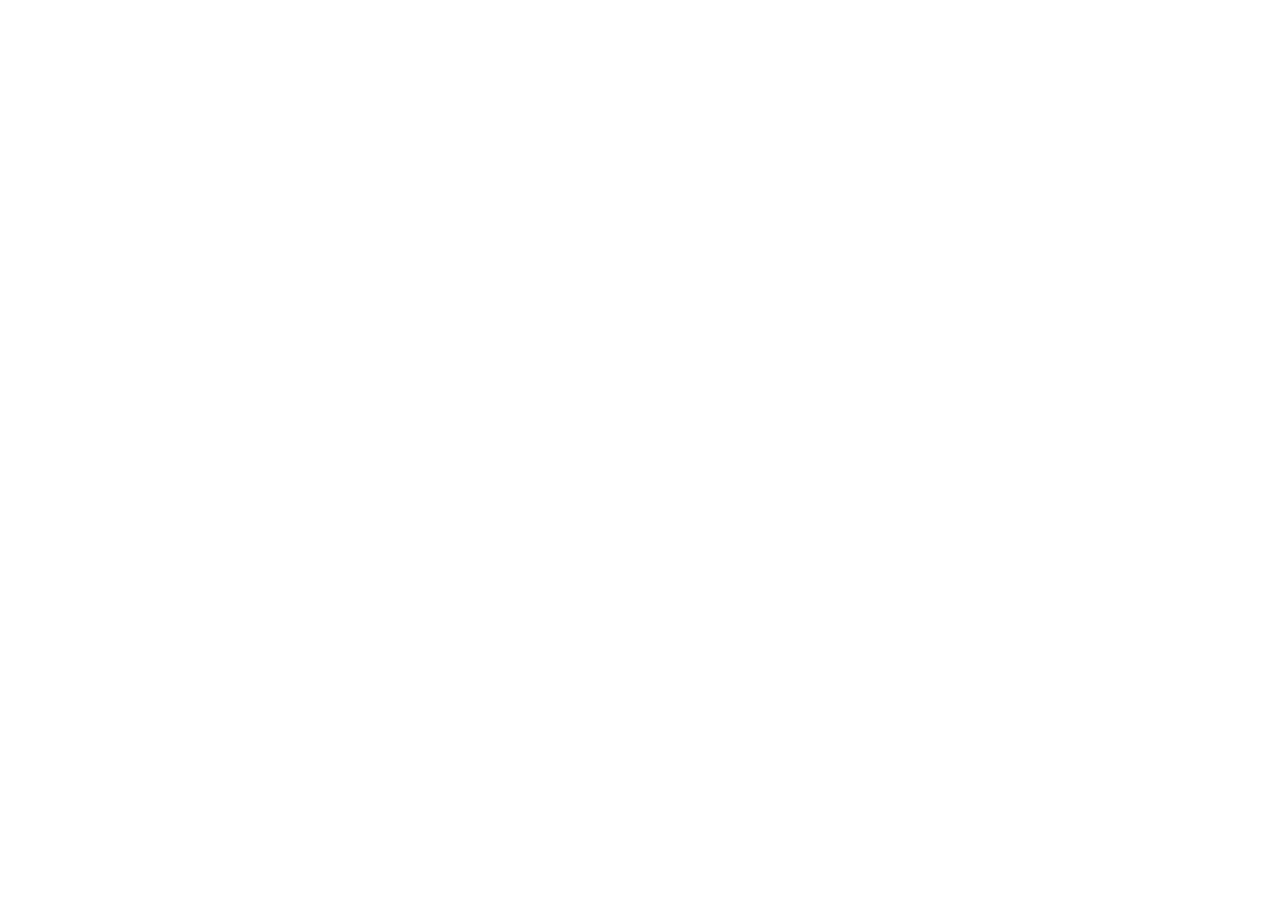
==== fifth-page/index.html @ 2622398b "сделал какталог + почти закончил вторую секцию без адаптива" ====
<!DOCTYPE html>
<html lang="en">
<head>
  <meta charset="UTF-8">
  <meta name="viewport" content="width=device-width, initial-scale=1.0">
  <title>Document</title>
</head>
<body>
  <header>
    <nav>
      
    </nav>
  </header>
  <main>
    
  </main>
  <footer>

  </footer>
</body>
</html>
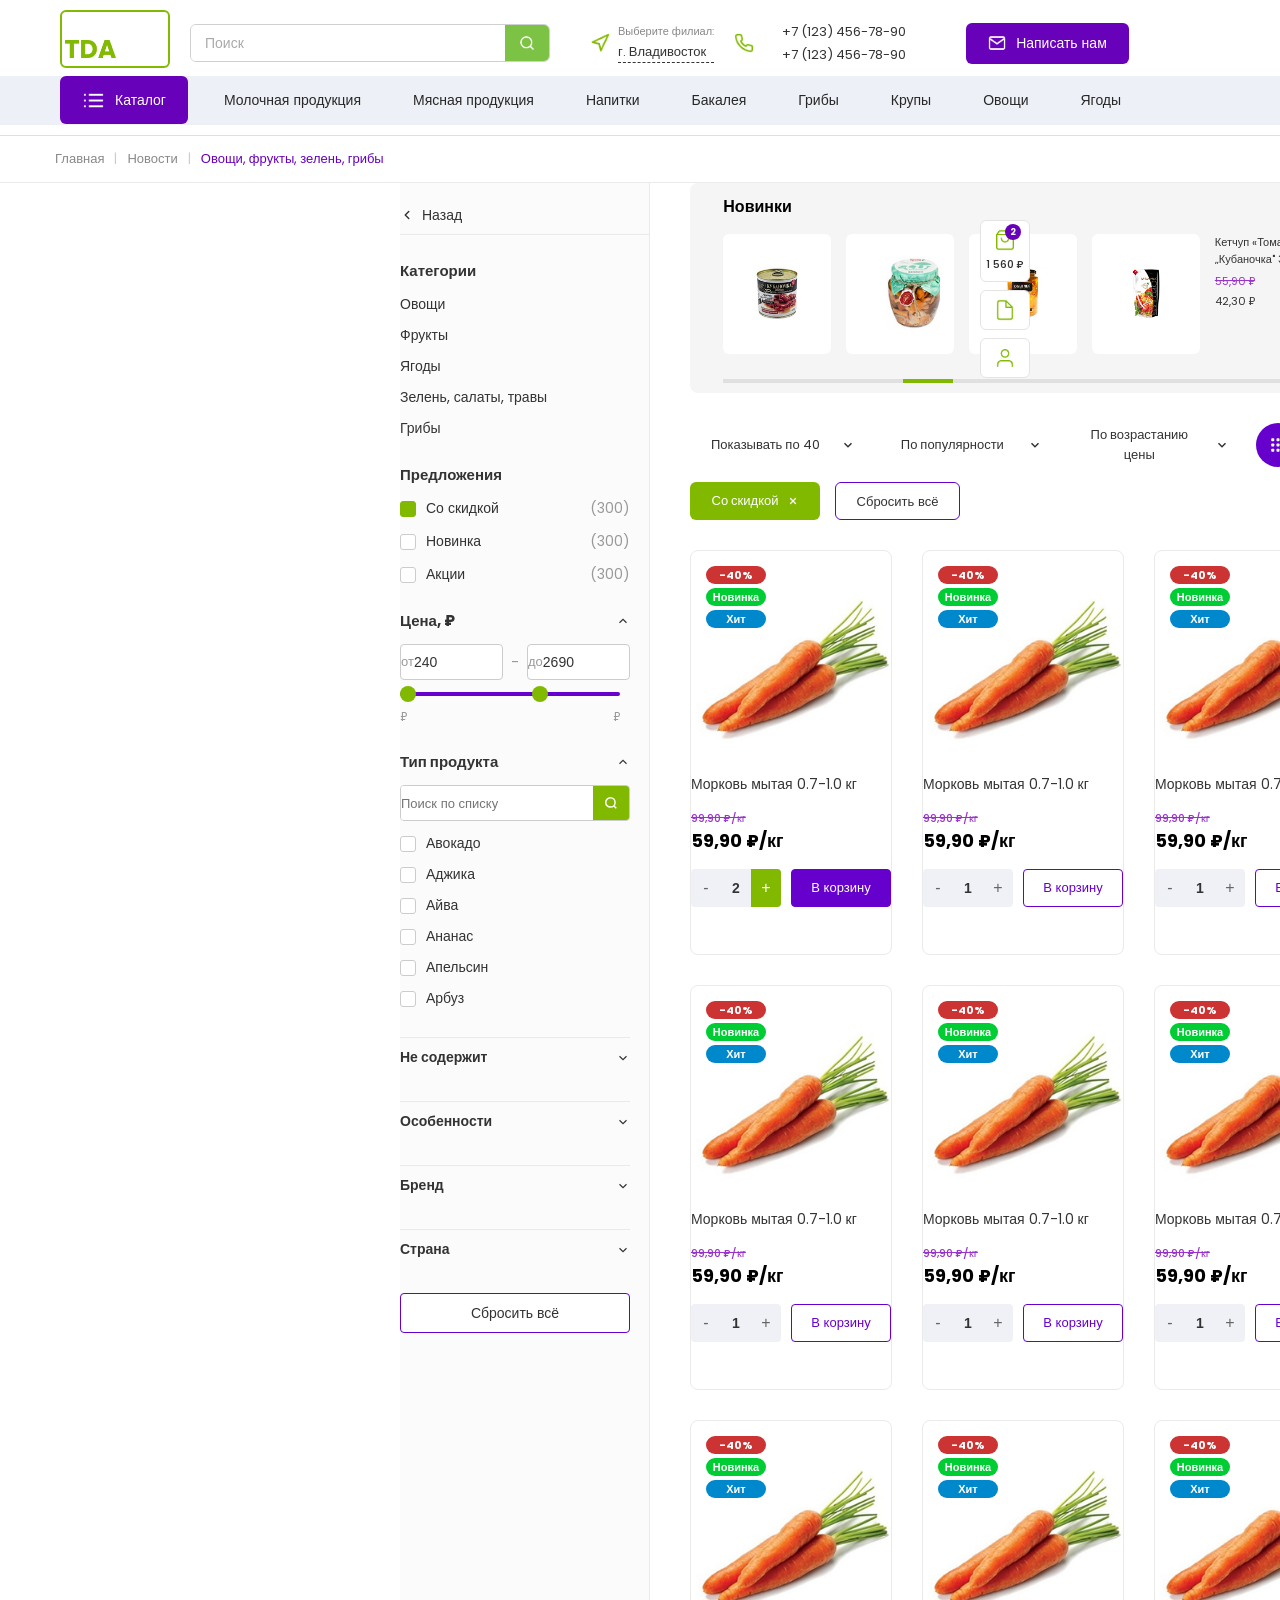
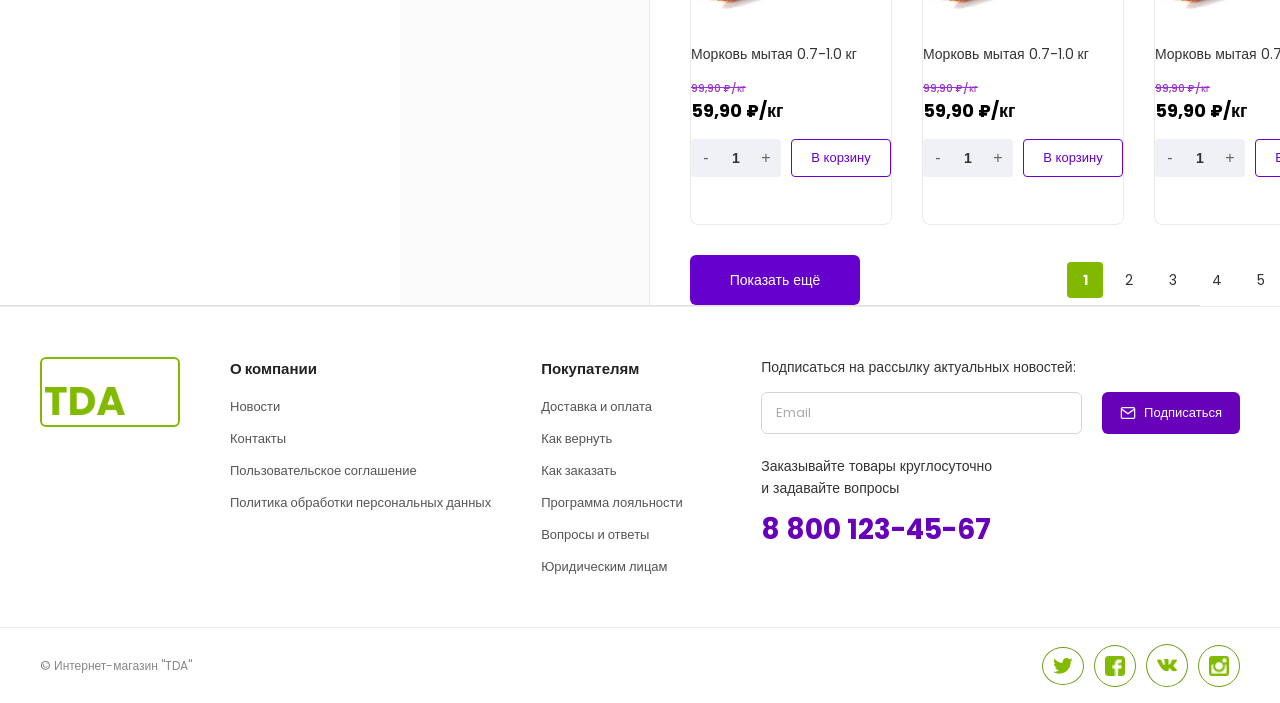
==== commit 12b465e9: "Закончил проект" ====
--- a/fifth-page/index.html
+++ b/fifth-page/index.html
@@ -1,21 +1,680 @@
 <!DOCTYPE html>
-<html lang="en">
+<html lang="ru">
+
 <head>
-  <meta charset="UTF-8">
-  <meta name="viewport" content="width=device-width, initial-scale=1.0">
-  <title>Document</title>
+    <meta charset="UTF-8">
+    <meta name="viewport" content="width=device-width, initial-scale=1.0">
+    <title>Каталог - список разделов</title>
+    <link rel="preconnect" href="https://fonts.googleapis.com">
+    <link rel="preconnect" href="https://fonts.gstatic.com" crossorigin>
+    <link href="https://fonts.googleapis.com/css2?family=Roboto:wght@400;500;700&display=swap" rel="stylesheet">
+    <link rel="stylesheet" href="css/style.css">
 </head>
+
 <body>
-  <header>
-    <nav>
-      
-    </nav>
-  </header>
-  <main>
-    
-  </main>
-  <footer>
-
-  </footer>
+    <header class="header">
+        <div class="header__inner">
+            <a href="/second-page/index.html" class="header__logo">
+                <img src="css/img/TDA-logo.png" alt="TDA">
+            </a>
+            <div class="search">
+                <input type="text" class="search__input" placeholder="Поиск">
+                <button type="button" class="search__btn">
+                    <img src="css/img/search.png" alt="Найти">
+                </button>
+            </div>
+            <div class="header__location">
+                <img src="css/img/navigation.png" alt="">
+                <div class="header__location-info">
+                    <span class="header__location-label">Выберите филиал:</span>
+                    <span class="header__location-city">г. Владивосток</span>
+                </div>
+            </div>
+            <div class="header__phones">
+                <img src="css/img/phone.png" alt="">
+                <div class="header__phones-list">
+                    <a href="tel:+71234567890">+7 (123) 456-78-90</a>
+                    <a href="tel:+71234567890">+7 (123) 456-78-90</a>
+                </div>
+            </div>
+            <a href="#" class="header__contact">
+                <img src="css/img/mail.png" alt="">
+                Написать нам</a>
+        </div>
+
+        <nav class="nav">
+            <div class="nav__inner">
+                <div class="catalog-overlay" id="catalogOverlay">
+                   <a href="/first-page/index.html"><button type="button" class="nav__catalog-btn" id="catalogBtn">
+                        <img class="nav__cross" src="css/img/list.png" alt="" id="catalogBtnIcon">
+                        Каталог
+                    </button></a>
+                </div>
+                <ul class="nav__list">
+                    <li class="nav__item"><a href="#" class="nav__link">Молочная продукция</a></li>
+                    <li class="nav__item"><a href="#" class="nav__link">Мясная продукция</a></li>
+                    <li class="nav__item"><a href="#" class="nav__link">Напитки</a></li>
+                    <li class="nav__item"><a href="#" class="nav__link">Бакалея</a></li>
+                    <li class="nav__item"><a href="#" class="nav__link">Грибы</a></li>
+                    <li class="nav__item"><a href="#" class="nav__link">Крупы</a></li>
+                    <li class="nav__item"><a href="/fifth-page/index.html" class="nav__link">Овощи</a></li>
+                    <li class="nav__item"><a href="#" class="nav__link">Ягоды</a></li>
+                </ul>
+            </div>
+        </nav>
+    </header>
+
+    <div class="breadcrumb">
+        <div class="breadcrumb__container">
+            <a href="/" class="breadcrumb__link">Главная</a>
+            <span class="breadcrumb__sep">|</span>
+            <a href="#" class="breadcrumb__link">Новости</a>
+            <span class="breadcrumb__sep">|</span>
+            <span class="breadcrumb__active">Овощи, фрукты, зелень, грибы</span>
+        </div>
+    </div>
+
+    <main class="catalog">
+
+        <aside class="catalog__sidebar">
+            <button class="catalog__back-btn">
+                <svg width="14" height="14" viewBox="0 0 24 24" fill="none" stroke="currentColor" stroke-width="2.5"
+                    stroke-linecap="round" stroke-linejoin="round">
+                    <polyline points="15 18 9 12 15 6"></polyline>
+                </svg>
+                <span>Назад</span>
+            </button>
+
+            <div class="catalog__filter-group">
+                <h3 class="catalog__filter-title">Категории</h3>
+                <ul class="catalog__category-list">
+                    <li><a href="#" class="catalog__category-link">Овощи</a></li>
+                    <li><a href="#" class="catalog__category-link">Фрукты</a></li>
+                    <li><a href="#" class="catalog__category-link">Ягоды</a></li>
+                    <li><a href="#" class="catalog__category-link">Зелень, салаты, травы</a></li>
+                    <li><a href="#" class="catalog__category-link">Грибы</a></li>
+                </ul>
+            </div>
+
+            <div class="catalog__filter-group">
+                <h3 class="catalog__filter-title">Предложения</h3>
+                <div class="catalog__check-box">
+                    <label class="catalog__check-label">
+                        <input type="checkbox" checked class="catalog__check-input">
+                        <span class="catalog__check-icon catalog__check-icon--checked"></span>
+                        <span class="catalog__check-text">Со скидкой</span>
+                    </label>
+                    <span class="catalog__check-count">(300)</span>
+                </div>
+                <div class="catalog__check-box">
+                    <label class="catalog__check-label">
+                        <input type="checkbox" class="catalog__check-input">
+                        <span class="catalog__check-icon"></span>
+                        <span class="catalog__check-text">Новинка</span>
+                    </label>
+                    <span class="catalog__check-count">(300)</span>
+                </div>
+                <div class="catalog__check-box">
+                    <label class="catalog__check-label">
+                        <input type="checkbox" class="catalog__check-input">
+                        <span class="catalog__check-icon"></span>
+                        <span class="catalog__check-text">Акции</span>
+                    </label>
+                    <span class="catalog__check-count">(300)</span>
+                </div>
+            </div>
+
+            <div class="catalog__filter-group">
+                <div class="catalog__filter-header">
+                    <h3 class="catalog__filter-title">Цена, ₽</h3>
+                    <svg width="14" height="14" viewBox="0 0 24 24" fill="none" stroke="currentColor" stroke-width="2">
+                        <polyline points="18 15 12 9 6 15"></polyline>
+                    </svg>
+                </div>
+                <div class="catalog__price-inputs">
+                    <div class="catalog__price-field">
+                        <div class="spacer-h"></div>
+                        <span class="catalog__price-prefix">от</span>
+                        <input type="text" value="240">
+                    </div>
+                    <span class="catalog__price-divider">-</span>
+                    <div class="catalog__price-field">
+                        <div class="spacer-h"></div>
+                        <span class="catalog__price-prefix">до</span>
+                        <input type="text" value="2690">
+                    </div>
+                </div>
+                <div class="catalog__range-slider">
+                    <div class="catalog__slider-track"></div>
+                    <div class="catalog__slider-handle catalog__slider-handle--left"></div>
+                    <div class="catalog__slider-handle catalog__slider-handle--right"></div>
+                </div>
+                <div class="catalog__range-labels">
+                    <span> ₽</span>
+                    <span> ₽</span>
+                </div>
+            </div>
+
+            <div class="catalog__filter-group">
+                <div class="catalog__filter-header">
+                    <h3 class="catalog__filter-title">Тип продукта</h3>
+                    <svg width="14" height="14" viewBox="0 0 24 24" fill="none" stroke="currentColor" stroke-width="2">
+                        <polyline points="18 15 12 9 6 15"></polyline>
+                    </svg>
+                </div>
+                <div class="catalog__inline-search">
+                    <div class="spacer-h"></div>
+                    <input type="text" placeholder="Поиск по списку">
+                    <button class="catalog__inline-search-btn">
+                        <svg width="14" height="14" viewBox="0 0 24 24" fill="none" stroke="currentColor"
+                            stroke-width="2.5">
+                            <circle cx="11" cy="11" r="8"></circle>
+                            <line x1="21" y1="21" x2="16.65" y2="16.65"></line>
+                        </svg>
+                    </button>
+                </div>
+                <div class="catalog__scroll-box">
+                    <div class="catalog__check-box"><label class="catalog__check-label"><input type="checkbox"
+                                class="catalog__check-input"><span class="catalog__check-icon"></span><span
+                                class="catalog__check-text">Авокадо</span></label></div>
+                    <div class="catalog__check-box"><label class="catalog__check-label"><input type="checkbox"
+                                class="catalog__check-input"><span class="catalog__check-icon"></span><span
+                                class="catalog__check-text">Аджика</span></label></div>
+                    <div class="catalog__check-box"><label class="catalog__check-label"><input type="checkbox"
+                                class="catalog__check-input"><span class="catalog__check-icon"></span><span
+                                class="catalog__check-text">Айва</span></label></div>
+                    <div class="catalog__check-box"><label class="catalog__check-label"><input type="checkbox"
+                                class="catalog__check-input"><span class="catalog__check-icon"></span><span
+                                class="catalog__check-text">Ананас</span></label></div>
+                    <div class="catalog__check-box"><label class="catalog__check-label"><input type="checkbox"
+                                class="catalog__check-input"><span class="catalog__check-icon"></span><span
+                                class="catalog__check-text">Апельсин</span></label></div>
+                    <div class="catalog__check-box"><label class="catalog__check-label"><input type="checkbox"
+                                class="catalog__check-input"><span class="catalog__check-icon"></span><span
+                                class="catalog__check-text">Арбуз</span></label></div>
+                </div>
+            </div>
+
+            <div class="catalog__accordion-item">
+                <span>Не содержит</span>
+                <svg width="14" height="14" viewBox="0 0 24 24" fill="none" stroke="currentColor" stroke-width="2">
+                    <polyline points="6 9 12 15 18 9"></polyline>
+                </svg>
+            </div>
+            <div class="catalog__accordion-item">
+                <span>Особенности</span>
+                <svg width="14" height="14" viewBox="0 0 24 24" fill="none" stroke="currentColor" stroke-width="2">
+                    <polyline points="6 9 12 15 18 9"></polyline>
+                </svg>
+            </div>
+            <div class="catalog__accordion-item">
+                <span>Бренд</span>
+                <svg width="14" height="14" viewBox="0 0 24 24" fill="none" stroke="currentColor" stroke-width="2">
+                    <polyline points="6 9 12 15 18 9"></polyline>
+                </svg>
+            </div>
+            <div class="catalog__accordion-item">
+                <span>Страна</span>
+                <svg width="14" height="14" viewBox="0 0 24 24" fill="none" stroke="currentColor" stroke-width="2">
+                    <polyline points="6 9 12 15 18 9"></polyline>
+                </svg>
+            </div>
+
+            <button class="catalog__clear-btn">Сбросить всё</button>
+        </aside>
+
+        <div class="catalog__main-content">
+
+            <div class="catalog__news-row">
+                <div class="catalog__news-slider">
+                    <h2 class="catalog__news-title">Новинки</h2>
+                    <div class="catalog__news-items">
+                        <div class="catalog__mini-card">
+                            <div class="catalog__mini-img">
+                                <img src="css/img/Rectangle 1504.png" alt="Товар 1" class="catalog__mini-img-inner">
+                            </div>
+                        </div>
+                        <div class="catalog__mini-card">
+                            <div class="catalog__mini-img">
+                                <img src="css/img/Rectangle 1503.png" alt="Товар 1" class="catalog__mini-img-inner">
+                            </div>
+                        </div>
+                        <div class="catalog__mini-card">
+                            <div class="catalog__mini-img">
+                                <img src="css/img/Rectangle 1495.png" alt="Товар 1" class="catalog__mini-img-inner">
+                            </div>
+                        </div>
+                        <div class="catalog__mini-card">
+                            <div class="catalog__mini-img">
+                                <img src="css/img/Rectangle 1484.png" alt="Товар 1" class="catalog__mini-img-inner">
+                            </div>
+                        </div>
+                        <div class="catalog__mini-info">
+                            <p class="catalog__mini-name">Кетчуп «Томатный „Кубаночка" 310 г.</p>
+                            <div class="catalog__mini-prices">
+                                <span class="catalog__mini-price--old">55,90 ₽</span>
+                                <div class="catalog__mini-price-row">
+                                    <span class="catalog__mini-price--current">42,30 ₽</span>
+                                    <button class="catalog__mini-cart-btn">
+                                        <svg width="14" height="14" viewBox="0 0 24 24" fill="none"
+                                            stroke="currentColor" stroke-width="2">
+                                            <path d="M6 2L3 6v14a2 2 0 0 0 2 2h14a2 2 0 0 0 2-2V6l-3-4z"></path>
+                                        </svg>
+                                    </button>
+                                </div>
+                            </div>
+                        </div>
+                    </div>
+                    <div class="catalog__news-scrollbar">
+                        <div class="catalog__scrollbar-thumb"></div>
+                    </div>
+                </div>
+            </div>
+
+            <div class="catalog__sorting">
+                <div class="catalog__sorting-bar">
+                    <div class="catalog__sorting-dropdowns">
+                        <div class="catalog__sort-select">
+                            <div class="spacer-h"></div>
+                            <span class="catalog__sort-text">Показывать по 40</span>
+                            <svg width="14" height="14" viewBox="0 0 24 24" fill="none" stroke="currentColor"
+                                stroke-width="2.5">
+                                <polyline points="6 9 12 15 18 9"></polyline>
+                            </svg>
+                            <div class="spacer-h"></div>
+                        </div>
+                        <div class="catalog__sort-select">
+                            <div class="spacer-h"></div>
+                            <span class="catalog__sort-text">По популярности</span>
+                            <svg width="14" height="14" viewBox="0 0 24 24" fill="none" stroke="currentColor"
+                                stroke-width="2.5">
+                                <polyline points="6 9 12 15 18 9"></polyline>
+                            </svg>
+                            <div class="spacer-h"></div>
+                        </div>
+                        <div class="catalog__sort-select">
+                            <div class="spacer-h"></div>
+                            <span class="catalog__sort-text">По возрастанию цены</span>
+                            <svg width="14" height="14" viewBox="0 0 24 24" fill="none" stroke="currentColor"
+                                stroke-width="2.5">
+                                <polyline points="6 9 12 15 18 9"></polyline>
+                            </svg>
+                            <div class="spacer-h"></div>
+                        </div>
+                    </div>
+                    <div class="catalog__view-switches">
+                        <button class="catalog__view-btn catalog__view-btn--active">
+                            <svg width="18" height="18" viewBox="0 0 24 24" fill="currentColor">
+                                <rect x="3" y="3" width="4" height="4" rx="1"></rect>
+                                <rect x="10" y="3" width="4" height="4" rx="1"></rect>
+                                <rect x="17" y="3" width="4" height="4" rx="1"></rect>
+                                <rect x="3" y="10" width="4" height="4" rx="1"></rect>
+                                <rect x="10" y="10" width="4" height="4" rx="1"></rect>
+                                <rect x="17" y="10" width="4" height="4" rx="1"></rect>
+                                <rect x="3" y="17" width="4" height="4" rx="1"></rect>
+                                <rect x="10" y="17" width="4" height="4" rx="1"></rect>
+                                <rect x="17" y="17" width="4" height="4" rx="1"></rect>
+                            </svg>
+                        </button>
+                        <button class="catalog__view-btn">
+                            <svg width="18" height="18" viewBox="0 0 24 24" fill="none" stroke="currentColor"
+                                stroke-width="2.5">
+                                <rect x="3" y="3" width="7" height="7" rx="1"></rect>
+                                <rect x="14" y="3" width="7" height="7" rx="1"></rect>
+                                <rect x="3" y="14" width="7" height="7" rx="1"></rect>
+                                <rect x="14" y="14" width="7" height="7" rx="1"></rect>
+                            </svg>
+                        </button>
+                    </div>
+                </div>
+                <div class="catalog__active-tags">
+                    <div class="catalog__tag">
+                        <span class="catalog__tag-text">Со скидкой</span>
+                        <span class="catalog__tag-close">
+                            <svg width="10" height="10" viewBox="0 0 24 24" fill="none" stroke="currentColor"
+                                stroke-width="3" stroke-linecap="round" stroke-linejoin="round">
+                                <line x1="18" y1="6" x2="6" y2="18"></line>
+                                <line x1="6" y1="6" x2="18" y2="18"></line>
+                            </svg>
+                        </span>
+                    </div>
+                    <button class="catalog__reset-btn">Сбросить всё</button>
+                </div>
+            </div>
+
+            <div class="catalog__products-grid">
+
+                <div class="product-card product-card--active">
+                    <div class="product-card__badges">
+                        <span class="product-card__badge product-card__badge--discount">-40%</span>
+                        <span class="product-card__badge product-card__badge--new">Новинка</span>
+                        <span class="product-card__badge product-card__badge--hit">Хит</span>
+                    </div>
+                    <div class="product-card__image">
+                        <img src="css/img/carrot.png" alt="Морковь мытая 0.7-1.0 кг" class="product-card__img">
+                    </div>
+                    <div class="product-card__info">
+                        <h4 class="product-card__title">Морковь мытая 0.7-1.0 кг</h4>
+                        <div class="product-card__prices">
+                            <span class="product-card__price--old">99,90 ₽/кг</span>
+                            <span class="product-card__price--current">59,90 ₽/кг</span>
+                        </div>
+                    </div>
+                    <div class="product-card__controls">
+                        <div class="product-card__counter">
+                            <button type="button" class="product-card__counter-btn--minus">-</button>
+                            <input type="text" value="2" class="product-card__counter-input">
+                            <button type="button"
+                                class="product-card__counter-btn--plus product-card__counter-btn--plus-active">+</button>
+                        </div>
+                        <button type="button" class="product-card__cart-btn product-card__cart-btn--active">В
+                            корзину</button>
+                    </div>
+                </div>
+
+                <div class="product-card">
+                    <div class="product-card__badges">
+                        <span class="product-card__badge product-card__badge--discount">-40%</span>
+                        <span class="product-card__badge product-card__badge--new">Новинка</span>
+                        <span class="product-card__badge product-card__badge--hit">Хит</span>
+                    </div>
+                    <div class="product-card__image">
+                        <img src="css/img/carrot.png" alt="Морковь мытая 0.7-1.0 кг" class="product-card__img">
+                    </div>
+                    <div class="product-card__info">
+                        <h4 class="product-card__title">Морковь мытая 0.7-1.0 кг</h4>
+                        <div class="product-card__prices">
+                            <span class="product-card__price--old">99,90 ₽/кг</span>
+                            <span class="product-card__price--current">59,90 ₽/кг</span>
+                        </div>
+                    </div>
+                    <div class="product-card__controls">
+                        <div class="product-card__counter">
+                            <button type="button" class="product-card__counter-btn--minus">-</button>
+                            <input type="text" value="1" class="product-card__counter-input">
+                            <button type="button" class="product-card__counter-btn--plus">+</button>
+                        </div>
+                        <button type="button" class="product-card__cart-btn">В корзину</button>
+                    </div>
+                </div>
+
+                <div class="product-card">
+                    <div class="product-card__badges">
+                        <span class="product-card__badge product-card__badge--discount">-40%</span>
+                        <span class="product-card__badge product-card__badge--new">Новинка</span>
+                        <span class="product-card__badge product-card__badge--hit">Хит</span>
+                    </div>
+                    <div class="product-card__image">
+                        <img src="css/img/carrot.png" alt="Морковь мытая 0.7-1.0 кг" class="product-card__img">
+                    </div>
+                    <div class="product-card__info">
+                        <h4 class="product-card__title">Морковь мытая 0.7-1.0 кг</h4>
+                        <div class="product-card__prices">
+                            <span class="product-card__price--old">99,90 ₽/кг</span>
+                            <span class="product-card__price--current">59,90 ₽/кг</span>
+                        </div>
+                    </div>
+                    <div class="product-card__controls">
+                        <div class="product-card__counter">
+                            <button type="button" class="product-card__counter-btn--minus">-</button>
+                            <input type="text" value="1" class="product-card__counter-input">
+                            <button type="button" class="product-card__counter-btn--plus">+</button>
+                        </div>
+                        <button type="button" class="product-card__cart-btn">В корзину</button>
+                    </div>
+                </div>
+
+                <div class="product-card">
+                    <div class="product-card__badges">
+                        <span class="product-card__badge product-card__badge--discount">-40%</span>
+                        <span class="product-card__badge product-card__badge--new">Новинка</span>
+                        <span class="product-card__badge product-card__badge--hit">Хит</span>
+                    </div>
+                    <div class="product-card__image">
+                        <img src="css/img/carrot.png" alt="Морковь мытая 0.7-1.0 кг" class="product-card__img">
+                    </div>
+                    <div class="product-card__info">
+                        <h4 class="product-card__title">Морковь мытая 0.7-1.0 кг</h4>
+                        <div class="product-card__prices">
+                            <span class="product-card__price--old">99,90 ₽/кг</span>
+                            <span class="product-card__price--current">59,90 ₽/кг</span>
+                        </div>
+                    </div>
+                    <div class="product-card__controls">
+                        <div class="product-card__counter">
+                            <button type="button" class="product-card__counter-btn--minus">-</button>
+                            <input type="text" value="1" class="product-card__counter-input">
+                            <button type="button" class="product-card__counter-btn--plus">+</button>
+                        </div>
+                        <button type="button" class="product-card__cart-btn">В корзину</button>
+                    </div>
+                </div>
+
+                <div class="product-card">
+                    <div class="product-card__badges">
+                        <span class="product-card__badge product-card__badge--discount">-40%</span>
+                        <span class="product-card__badge product-card__badge--new">Новинка</span>
+                        <span class="product-card__badge product-card__badge--hit">Хит</span>
+                    </div>
+                    <div class="product-card__image">
+                        <img src="css/img/carrot.png" alt="Морковь мытая 0.7-1.0 кг" class="product-card__img">
+                    </div>
+                    <div class="product-card__info">
+                        <h4 class="product-card__title">Морковь мытая 0.7-1.0 кг</h4>
+                        <div class="product-card__prices">
+                            <span class="product-card__price--old">99,90 ₽/кг</span>
+                            <span class="product-card__price--current">59,90 ₽/кг</span>
+                        </div>
+                    </div>
+                    <div class="product-card__controls">
+                        <div class="product-card__counter">
+                            <button type="button" class="product-card__counter-btn--minus">-</button>
+                            <input type="text" value="1" class="product-card__counter-input">
+                            <button type="button" class="product-card__counter-btn--plus">+</button>
+                        </div>
+                        <button type="button" class="product-card__cart-btn">В корзину</button>
+                    </div>
+                </div>
+
+                <div class="product-card">
+                    <div class="product-card__badges">
+                        <span class="product-card__badge product-card__badge--discount">-40%</span>
+                        <span class="product-card__badge product-card__badge--new">Новинка</span>
+                        <span class="product-card__badge product-card__badge--hit">Хит</span>
+                    </div>
+                    <div class="product-card__image">
+                        <img src="css/img/carrot.png" alt="Морковь мытая 0.7-1.0 кг" class="product-card__img">
+                    </div>
+                    <div class="product-card__info">
+                        <h4 class="product-card__title">Морковь мытая 0.7-1.0 кг</h4>
+                        <div class="product-card__prices">
+                            <span class="product-card__price--old">99,90 ₽/кг</span>
+                            <span class="product-card__price--current">59,90 ₽/кг</span>
+                        </div>
+                    </div>
+                    <div class="product-card__controls">
+                        <div class="product-card__counter">
+                            <button type="button" class="product-card__counter-btn--minus">-</button>
+                            <input type="text" value="1" class="product-card__counter-input">
+                            <button type="button" class="product-card__counter-btn--plus">+</button>
+                        </div>
+                        <button type="button" class="product-card__cart-btn">В корзину</button>
+                    </div>
+                </div>
+
+                <div class="product-card">
+                    <div class="product-card__badges">
+                        <span class="product-card__badge product-card__badge--discount">-40%</span>
+                        <span class="product-card__badge product-card__badge--new">Новинка</span>
+                        <span class="product-card__badge product-card__badge--hit">Хит</span>
+                    </div>
+                    <div class="product-card__image">
+                        <img src="css/img/carrot.png" alt="Морковь мытая 0.7-1.0 кг" class="product-card__img">
+                    </div>
+                    <div class="product-card__info">
+                        <h4 class="product-card__title">Морковь мытая 0.7-1.0 кг</h4>
+                        <div class="product-card__prices">
+                            <span class="product-card__price--old">99,90 ₽/кг</span>
+                            <span class="product-card__price--current">59,90 ₽/кг</span>
+                        </div>
+                    </div>
+                    <div class="product-card__controls">
+                        <div class="product-card__counter">
+                            <button type="button" class="product-card__counter-btn--minus">-</button>
+                            <input type="text" value="1" class="product-card__counter-input">
+                            <button type="button" class="product-card__counter-btn--plus">+</button>
+                        </div>
+                        <button type="button" class="product-card__cart-btn">В корзину</button>
+                    </div>
+                </div>
+
+                <div class="product-card">
+                    <div class="product-card__badges">
+                        <span class="product-card__badge product-card__badge--discount">-40%</span>
+                        <span class="product-card__badge product-card__badge--new">Новинка</span>
+                        <span class="product-card__badge product-card__badge--hit">Хит</span>
+                    </div>
+                    <div class="product-card__image">
+                        <img src="css/img/carrot.png" alt="Морковь мытая 0.7-1.0 кг" class="product-card__img">
+                    </div>
+                    <div class="product-card__info">
+                        <h4 class="product-card__title">Морковь мытая 0.7-1.0 кг</h4>
+                        <div class="product-card__prices">
+                            <span class="product-card__price--old">99,90 ₽/кг</span>
+                            <span class="product-card__price--current">59,90 ₽/кг</span>
+                        </div>
+                    </div>
+                    <div class="product-card__controls">
+                        <div class="product-card__counter">
+                            <button type="button" class="product-card__counter-btn--minus">-</button>
+                            <input type="text" value="1" class="product-card__counter-input">
+                            <button type="button" class="product-card__counter-btn--plus">+</button>
+                        </div>
+                        <button type="button" class="product-card__cart-btn">В корзину</button>
+                    </div>
+                </div>
+
+                <div class="product-card">
+                    <div class="product-card__badges">
+                        <span class="product-card__badge product-card__badge--discount">-40%</span>
+                        <span class="product-card__badge product-card__badge--new">Новинка</span>
+                        <span class="product-card__badge product-card__badge--hit">Хит</span>
+                    </div>
+                    <div class="product-card__image">
+                        <img src="css/img/carrot.png" alt="Морковь мытая 0.7-1.0 кг" class="product-card__img">
+                    </div>
+                    <div class="product-card__info">
+                        <h4 class="product-card__title">Морковь мытая 0.7-1.0 кг</h4>
+                        <div class="product-card__prices">
+                            <span class="product-card__price--old">99,90 ₽/кг</span>
+                            <span class="product-card__price--current">59,90 ₽/кг</span>
+                        </div>
+                    </div>
+                    <div class="product-card__controls">
+                        <div class="product-card__counter">
+                            <button type="button" class="product-card__counter-btn--minus">-</button>
+                            <input type="text" value="1" class="product-card__counter-input">
+                            <button type="button" class="product-card__counter-btn--plus">+</button>
+                        </div>
+                        <button type="button" class="product-card__cart-btn">В корзину</button>
+                    </div>
+                </div>
+
+            </div>
+
+            <div class="catalog__pagination">
+                <button type="button" class="catalog__load-more">Показать ещё</button>
+                <div class="catalog__pages">
+                    <span class="catalog__page catalog__page--active">1</span>
+                    <a href="#" class="catalog__page">2</a>
+                    <a href="#" class="catalog__page">3</a>
+                    <a href="#" class="catalog__page">4</a>
+                    <a href="#" class="catalog__page">5</a>
+                    <span class="catalog__page-dots">...</span>
+                    <a href="#" class="catalog__page">8</a>
+                </div>
+            </div>
+        </div>
+    </main>
+
+    <div class="float-panel">
+        <div class="float-panel__item">
+            <div class="float-panel__icon-grid">
+                <img src="css/img/shopping-bag.png" alt="">
+                <span class="float-panel__badge">2</span>
+            </div>
+            <span class="float-panel__price">1 560 ₽</span>
+        </div>
+        <div class="float-panel__item">
+            <img src="css/img/file.png" alt="">
+        </div>
+        <div class="float-panel__item">
+            <img src="css/img/user.png" alt="">
+        </div>
+    </div>
+
+    <script>
+        document.querySelector('.catalog__products-grid').addEventListener('click', function(e) {
+            if (!e.target.closest('button') && !e.target.closest('input')) {
+                window.location.href = '/sixth-page/index.html';
+            }
+        });
+    </script>
+
+    <footer class="footer">
+        <div class="footer__main">
+            <div class="footer__container">
+                <a href="/" class="footer__logo">
+                    <img src="css/img/TDA-logo.png" alt="TDA">
+                </a>
+                <div class="footer__col">
+                    <h4 class="footer__col-title">О компании</h4>
+                    <ul class="footer__col-list">
+                        <li><a href="#" class="footer__col-link">Новости</a></li>
+                        <li><a href="#" class="footer__col-link">Контакты</a></li>
+                        <li><a href="#" class="footer__col-link">Пользовательское соглашение</a></li>
+                        <li><a href="#" class="footer__col-link">Политика обработки персональных данных</a></li>
+                    </ul>
+                </div>
+                <div class="footer__col">
+                    <h4 class="footer__col-title">Покупателям</h4>
+                    <ul class="footer__col-list">
+                        <li><a href="#" class="footer__col-link">Доставка и оплата</a></li>
+                        <li><a href="#" class="footer__col-link">Как вернуть</a></li>
+                        <li><a href="#" class="footer__col-link">Как заказать</a></li>
+                        <li><a href="#" class="footer__col-link">Программа лояльности</a></li>
+                        <li><a href="#" class="footer__col-link">Вопросы и ответы</a></li>
+                        <li><a href="#" class="footer__col-link">Юридическим лицам</a></li>
+                    </ul>
+                </div>
+                <div class="footer__subscribe">
+                    <p class="footer__subscribe-label">Подписаться на рассылку актуальных новостей:</p>
+                    <div class="footer__subscribe-row">
+                        <input type="email" class="footer__email" placeholder="Email">
+                        <button class="footer__subscribe-btn">
+                            <img src="css/img/mail.png" alt="">
+                            Подписаться
+                        </button>
+                    </div>
+                    <p class="footer__contact-label">Заказывайте товары круглосуточно<br>и задавайте вопросы</p>
+                    <a href="tel:88001234567" class="footer__contact-phone">8 800 123-45-67</a>
+                </div>
+            </div>
+        </div>
+        <div class="footer__bottom">
+            <div class="footer__container footer__container--row">
+                <p class="footer__copy">© Интернет-магазин "TDA"</p>
+                <div class="footer__social">
+                    <a href="#" class="footer__social-link"><img src="css/img/twitter.png" alt="Twitter"></a>
+                    <a href="#" class="footer__social-link"><img src="css/img/facebook.png" alt="Facebook"></a>
+                    <a href="#" class="footer__social-link footer__social-link-vk"><img src="css/img/vk.png"
+                            alt="VK"></a>
+                    <a href="#" class="footer__social-link"><img src="css/img/instagram.png" alt="Instagram"></a>
+                </div>
+            </div>
+        </div>
+    </footer>
+
 </body>
+
 </html>
--- a/fifth-page/css/style.css
+++ b/fifth-page/css/style.css
@@ -0,0 +1,1381 @@
+@import url("https://fonts.googleapis.com/css2?family=Poppins:ital,wght@0,100;0,200;0,300;0,400;0,500;0,600;0,700;0,800;0,900;1,100;1,200;1,300;1,400;1,500;1,600;1,700;1,800;1,900&display=swap");
+* {
+  margin: 0;
+  padding: 0;
+  box-sizing: border-box;
+}
+
+body {
+  font-family: "Poppins", sans-serif;
+  font-size: 14px;
+  color: #333333;
+  background: #ffffff;
+}
+
+a {
+  text-decoration: none;
+  color: inherit;
+}
+
+ul {
+  list-style: none;
+}
+
+button,
+label {
+  cursor: pointer;
+}
+
+.header {
+  padding: 10px 0;
+  border-bottom: 1px solid #e0e0e0;
+}
+.header__inner {
+  max-width: 1200px;
+  margin: 0 auto;
+  padding: 0 20px;
+  display: flex;
+  align-items: center;
+  gap: 20px;
+}
+.header__logo {
+  position: relative;
+  border: 2px solid rgb(130, 186, 1);
+  border-radius: 6px;
+  padding: 18px;
+  width: 110px;
+  margin-bottom: 8px;
+}
+.header__logo img {
+  position: relative;
+  top: 10px;
+  right: 15px;
+  height: 18px;
+  display: block;
+}
+.header__location {
+  display: flex;
+  align-items: center;
+  gap: 8px;
+  margin-left: 20px;
+  cursor: pointer;
+}
+.header__location img {
+  width: 20px;
+}
+.header__location-info {
+  display: flex;
+  flex-direction: column;
+  gap: 2px;
+}
+.header__location-label {
+  font-size: 11px;
+  color: #888888;
+}
+.header__location-city {
+  font-size: 13px;
+  color: #333333;
+  border-bottom: 1px dashed #333333;
+  display: inline-block;
+}
+.header__phones {
+  display: flex;
+  align-items: center;
+  gap: 8px;
+}
+.header__phones img {
+  width: 20px;
+}
+.header__phones-list {
+  display: flex;
+  flex-direction: column;
+  gap: 3px;
+  margin-left: 20px;
+}
+.header__phones-list a {
+  font-size: 13px;
+  color: #333333;
+}
+.header__phones-list a:hover {
+  color: #7cc244;
+}
+.header__contact {
+  margin-left: 40px;
+  display: flex;
+  align-items: center;
+  gap: 10px;
+  background: rgb(103, 1, 186);
+  color: #ffffff;
+  padding: 10px 22px;
+  border-radius: 6px;
+  font-size: 14px;
+  font-weight: 500;
+  white-space: nowrap;
+}
+.header__contact img {
+  width: 18px;
+}
+.header__contact:hover {
+  background: rgb(153, 51, 236);
+}
+
+.search {
+  display: flex;
+  flex: 1;
+  max-width: 360px;
+  border: 1px solid #d0d0d0;
+  border-radius: 6px;
+  overflow: hidden;
+}
+.search__input {
+  flex: 1;
+  padding: 10px 14px;
+  border: none;
+  outline: none;
+  font-size: 14px;
+  color: #333333;
+}
+.search__input::-moz-placeholder {
+  color: #aaaaaa;
+}
+.search__input::placeholder {
+  color: #aaaaaa;
+}
+.search__btn {
+  background: #7cc244;
+  border: none;
+  padding: 0 14px;
+  cursor: pointer;
+  display: flex;
+  align-items: center;
+  justify-content: center;
+}
+.search__btn img {
+  width: 16px;
+}
+.search__btn:hover {
+  background: #6aad38;
+}
+
+.nav {
+  background: rgb(237, 240, 246);
+}
+.nav__inner {
+  max-width: 1200px;
+  margin: 0 auto;
+  padding: 0 20px;
+  display: flex;
+  align-items: stretch;
+  gap: 20px;
+}
+.nav__catalog-btn {
+  display: flex;
+  align-items: center;
+  gap: 10px;
+  background: rgb(103, 1, 186);
+  border-radius: 6px;
+  border: none;
+  padding: 0 22px;
+  color: #ffffff;
+  font-size: 14px;
+  font-weight: 600px;
+  cursor: pointer;
+  white-space: nowrap;
+  min-height: 48px;
+}
+.nav__catalog-btn img {
+  width: 23px;
+}
+.nav__catalog-btn:hover {
+  background: rgb(153, 51, 236);
+}
+.nav__list {
+  display: flex;
+  gap: 20px;
+}
+.nav__link {
+  display: block;
+  padding: 14px 16px;
+  color: rgb(39, 39, 39);
+  font-size: 14px;
+  white-space: nowrap;
+}
+.nav__link:hover {
+  background: rgba(255, 255, 255, 0.1);
+}
+
+main {
+  padding-left: 400px;
+}
+
+.catalog {
+  display: none;
+  border-bottom: 1px solid #e0e0e0;
+}
+.catalog--open {
+  display: flex;
+}
+.catalog__body {
+  max-width: 1440px;
+  width: 100%;
+  margin: 0 auto;
+  display: flex;
+  min-height: 420px;
+}
+.catalog__sidebar {
+  width: 310px;
+  flex-shrink: 0;
+  background-color: #f5f5f5;
+  padding: 12px 0;
+}
+.catalog__item {
+  display: flex;
+  align-items: center;
+  justify-content: space-between;
+  padding: 10px 20px;
+  gap: 8px;
+  cursor: pointer;
+}
+.catalog__item:hover {
+  background-color: #ebebeb;
+}
+.catalog__item:hover .catalog__item-link {
+  color: #7cb51a;
+}
+.catalog__item--active .catalog__item-link {
+  color: #7cb51a;
+  font-weight: 600;
+}
+.catalog__item-link {
+  font-size: 14px;
+  color: #333333;
+  flex: 1;
+  line-height: 1.35;
+}
+.catalog__item-arrow {
+  width: 7px;
+  height: auto;
+  flex-shrink: 0;
+}
+.catalog__content {
+  flex: 1;
+  padding: 28px 36px;
+  background-color: #ffffff;
+}
+.catalog__title {
+  font-size: 22px;
+  font-weight: 700;
+  color: #222222;
+  margin-bottom: 26px;
+}
+.catalog__grid {
+  display: grid;
+  grid-template-columns: repeat(3, 1fr);
+  gap: 30px;
+}
+.catalog__col {
+  display: flex;
+  flex-direction: column;
+  gap: 20px;
+}
+.catalog__group {
+  display: flex;
+  flex-direction: column;
+  gap: 10px;
+}
+.catalog__group-name {
+  font-size: 14px;
+  font-weight: 700;
+  color: #222222;
+}
+.catalog__sublist {
+  display: flex;
+  flex-direction: column;
+  gap: 7px;
+}
+.catalog__sublist a {
+  font-size: 13px;
+  color: #555555;
+}
+.catalog__sublist a:hover {
+  color: #7cb51a;
+}
+
+.breadcrumb {
+  border-bottom: 1px solid #ebebeb;
+}
+.breadcrumb__container {
+  max-width: 1250px;
+  margin: 0 auto;
+  padding: 13px 40px;
+  display: flex;
+  align-items: center;
+  gap: 10px;
+}
+.breadcrumb__link {
+  font-size: 13px;
+  color: #888888;
+}
+.breadcrumb__link:hover {
+  color: #7cb51a;
+}
+.breadcrumb__sep {
+  font-size: 13px;
+  color: #cccccc;
+}
+.breadcrumb__active {
+  font-size: 13px;
+  color: #6701BA;
+}
+
+.catalog {
+  display: flex;
+  flex-direction: row;
+  gap: 40px;
+  width: 100%;
+  max-width: 1200px;
+}
+
+.catalog__sidebar {
+  width: 250px;
+  flex-shrink: 0;
+  background-color: #fbfbfb;
+  border-right: 1px solid #eaeaea;
+  display: flex;
+  flex-direction: column;
+  gap: 24px;
+}
+
+.catalog__back-btn {
+  display: flex;
+  align-items: center;
+  gap: 8px;
+  background: none;
+  border: none;
+  color: #333333;
+  font-size: 14px;
+  cursor: pointer;
+  font-weight: 500;
+  height: 40px;
+  border-bottom: 1px solid #eaeaea;
+}
+
+.catalog__filter-group {
+  display: flex;
+  flex-direction: column;
+  gap: 12px;
+  width: 230px;
+}
+
+.catalog__filter-title {
+  font-size: 15px;
+  font-weight: bold;
+  color: #333333;
+}
+
+.catalog__filter-header {
+  display: flex;
+  justify-content: space-between;
+  align-items: center;
+  color: #333333;
+  cursor: pointer;
+}
+
+.catalog__category-list {
+  display: flex;
+  flex-direction: column;
+  gap: 10px;
+}
+
+.catalog__category-link {
+  text-decoration: none;
+  color: #333333;
+  font-size: 14px;
+}
+
+.catalog__check-box {
+  display: flex;
+  justify-content: space-between;
+  align-items: center;
+  font-size: 14px;
+}
+
+.catalog__check-label {
+  display: flex;
+  align-items: center;
+  gap: 10px;
+  cursor: pointer;
+  color: #333333;
+}
+
+.catalog__check-input {
+  display: none;
+}
+
+.catalog__check-icon {
+  width: 16px;
+  height: 16px;
+  border: 1px solid #ccc;
+  border-radius: 3px;
+  background-color: #fff;
+  display: inline-block;
+}
+
+.catalog__check-icon--checked {
+  border-color: #80b900;
+  background-color: #80b900;
+  display: flex;
+  align-items: center;
+  justify-content: center;
+}
+
+.catalog__check-count {
+  color: #999999;
+}
+
+.catalog__check-text {
+  font-size: 14px;
+}
+
+.catalog__price-inputs {
+  display: flex;
+  align-items: center;
+  gap: 8px;
+}
+
+.catalog__price-field {
+  display: flex;
+  align-items: center;
+  border: 1px solid #ccc;
+  border-radius: 4px;
+  background: #fff;
+  height: 36px;
+  flex: 1;
+}
+
+.catalog__price-prefix {
+  color: #999999;
+  font-size: 13px;
+}
+
+.catalog__price-field input {
+  width: 100%;
+  border: none;
+  outline: none;
+  font-size: 14px;
+  color: #333333;
+}
+
+.catalog__price-divider {
+  color: #999999;
+}
+
+.catalog__range-slider {
+  position: relative;
+  height: 4px;
+  width: 220px;
+}
+
+.catalog__slider-track {
+  position: absolute;
+  top: 0;
+  left: 0;
+  right: 0;
+  bottom: 0;
+  background-color: #6600cc;
+  border-radius: 2px;
+}
+
+.catalog__slider-handle {
+  position: absolute;
+  top: -6px;
+  width: 16px;
+  height: 16px;
+  background-color: #80b900;
+  border-radius: 50%;
+  cursor: pointer;
+}
+
+.catalog__slider-handle--left {
+  left: 0%;
+}
+
+.catalog__slider-handle--right {
+  left: 60%;
+}
+
+.catalog__range-labels {
+  display: flex;
+  justify-content: space-between;
+  font-size: 12px;
+  color: #999999;
+  width: 220px;
+}
+
+.catalog__inline-search {
+  display: flex;
+  border: 1px solid #ccc;
+  border-radius: 4px;
+  overflow: hidden;
+  height: 36px;
+}
+
+.catalog__inline-search input {
+  flex: 1;
+  border: none;
+  outline: none;
+  font-size: 13px;
+}
+
+.catalog__inline-search-btn {
+  width: 36px;
+  background-color: #80b900;
+  border: none;
+  color: white;
+  display: flex;
+  align-items: center;
+  justify-content: center;
+  cursor: pointer;
+}
+
+.catalog__scroll-box {
+  height: 180px;
+  overflow-y: auto;
+  display: flex;
+  flex-direction: column;
+  gap: 10px;
+}
+
+.catalog__accordion-item {
+  display: flex;
+  justify-content: space-between;
+  align-items: center;
+  font-size: 14px;
+  font-weight: bold;
+  color: #333333;
+  height: 40px;
+  border-top: 1px solid #eaeaea;
+  cursor: pointer;
+  width: 230px;
+}
+
+.catalog__clear-btn {
+  height: 40px;
+  width: 230px;
+  background: #fff;
+  border: 1px solid #6600cc;
+  color: #333333;
+  border-radius: 4px;
+  font-size: 14px;
+  cursor: pointer;
+}
+
+.catalog__main-content {
+  flex: 1;
+  display: flex;
+  flex-direction: column;
+  gap: 30px;
+}
+
+.catalog__news-row {
+  display: flex;
+  align-items: center;
+  gap: 20px;
+  width: 100%;
+}
+
+.catalog__news-slider {
+  background-color: #f5f5f5;
+  border-radius: 8px;
+  flex: 1;
+  height: 210px;
+  display: flex;
+  flex-direction: column;
+  justify-content: center;
+  gap: 15px;
+  align-items: center;
+}
+
+.catalog__news-title {
+  font-size: 16px;
+  font-weight: 700;
+  color: #000000;
+  width: 90%;
+}
+
+.catalog__news-items {
+  display: flex;
+  gap: 15px;
+  position: relative;
+  height: 130px;
+  width: 90%;
+}
+
+.catalog__mini-card {
+  width: 120px;
+  height: 120px;
+  background: #fff;
+  border-radius: 6px;
+  display: flex;
+  align-items: center;
+  justify-content: center;
+}
+
+.catalog__mini-img {
+  width: 80px;
+  height: 80px;
+}
+
+.catalog__mini-card--active {
+  position: absolute;
+  left: 400px;
+  top: -5px;
+  height: 170px;
+  width: 140px;
+  box-shadow: 0 5px 15px rgba(0, 0, 0, 0.1);
+  display: flex;
+  flex-direction: column;
+  align-items: center;
+  justify-content: center;
+  gap: 10px;
+  z-index: 5;
+}
+
+.catalog__mini-info {
+  font-size: 11px;
+  display: flex;
+  flex-direction: column;
+  gap: 5px;
+  width: 120px;
+}
+
+.catalog__mini-price--old {
+  text-decoration: line-through;
+  color: #9933cc;
+}
+
+.catalog__mini-price-row {
+  display: flex;
+  justify-content: space-between;
+  align-items: center;
+}
+
+.catalog__mini-cart-btn {
+  width: 24px;
+  height: 24px;
+  background: #f4f9e6;
+  border: none;
+  color: #80b900;
+  border-radius: 4px;
+  display: flex;
+  align-items: center;
+  justify-content: center;
+}
+
+.catalog__news-scrollbar {
+  height: 4px;
+  background: #e0e0e0;
+  position: relative;
+  width: 90%;
+}
+
+.catalog__scrollbar-thumb {
+  width: 50px;
+  height: 100%;
+  background: #80b900;
+  position: absolute;
+  left: 30%;
+}
+
+.catalog__actions-panel {
+  display: flex;
+  flex-direction: column;
+  align-items: center;
+  gap: 15px;
+  width: 60px;
+}
+
+.catalog__cart-price {
+  font-size: 13px;
+  font-weight: 500;
+  color: #333333;
+  height: 15px;
+}
+
+.catalog__actions-panel .catalog__action-btn {
+  width: 44px;
+  height: 44px;
+  background-color: #ffffff;
+  border: 1px solid #e6e6e6;
+  border-radius: 50%;
+  display: flex;
+  align-items: center;
+  justify-content: center;
+  color: #80b900;
+  position: relative;
+}
+
+.catalog__action-btn--cart {
+  border-color: #80b900;
+}
+
+.catalog__action-badge {
+  position: absolute;
+  top: -2px;
+  right: -2px;
+  width: 16px;
+  height: 16px;
+  background-color: #6600cc;
+  color: #ffffff;
+  font-size: 10px;
+  font-weight: bold;
+  border-radius: 50%;
+  display: flex;
+  align-items: center;
+  justify-content: center;
+}
+
+.catalog__sorting {
+  display: flex;
+  flex-direction: column;
+  gap: 15px;
+  width: 100%;
+}
+
+.catalog__sorting-bar {
+  width: 100%;
+  height: 44px;
+  display: flex;
+  justify-content: space-between;
+  align-items: center;
+}
+
+.catalog__sorting-dropdowns {
+  display: flex;
+  gap: 12px;
+  height: 100%;
+}
+
+.catalog__sort-select {
+  border-radius: 6px;
+  height: 100%;
+  display: flex;
+  align-items: center;
+  justify-content: space-between;
+  width: 175px;
+  cursor: pointer;
+  color: #333333;
+}
+
+.catalog__sort-text {
+  font-size: 13px;
+  font-weight: 400;
+  width: 130px;
+  text-align: center;
+}
+
+.catalog__view-switches {
+  display: flex;
+  gap: 12px;
+  height: 100%;
+  align-items: center;
+}
+
+.catalog__view-btn {
+  width: 44px;
+  height: 44px;
+  border: none;
+  background: transparent;
+  display: flex;
+  align-items: center;
+  justify-content: center;
+  cursor: pointer;
+  color: #b3b3b3;
+}
+
+.catalog__view-btn--active {
+  background-color: #6600cc;
+  border-radius: 50%;
+  color: #ffffff;
+}
+
+.catalog__active-tags {
+  display: flex;
+  align-items: center;
+  gap: 15px;
+  width: 100%;
+  height: 38px;
+}
+
+.catalog__tag {
+  background-color: #80b900;
+  color: #ffffff;
+  border-radius: 6px;
+  height: 100%;
+  width: 130px;
+  display: flex;
+  align-items: center;
+  justify-content: center;
+  gap: 10px;
+}
+
+.catalog__tag-text {
+  font-size: 13px;
+  font-weight: 500;
+}
+
+.catalog__tag-close {
+  display: flex;
+  align-items: center;
+  justify-content: center;
+  width: 10px;
+  height: 10px;
+}
+
+.catalog__reset-btn {
+  background-color: #ffffff;
+  border: 1px solid #6600cc;
+  color: #333333;
+  border-radius: 6px;
+  height: 100%;
+  width: 125px;
+  font-size: 13px;
+  display: flex;
+  align-items: center;
+  justify-content: center;
+}
+
+.catalog__products-grid {
+  display: grid;
+  grid-template-columns: repeat(3, 1fr);
+  gap: 30px;
+  width: 100%;
+}
+
+.product-card {
+  background: #ffffff;
+  border: 1px solid #eaeaea;
+  border-radius: 8px;
+  height: 405px;
+  position: relative;
+  display: flex;
+  flex-direction: column;
+  align-items: center;
+  justify-content: center;
+  gap: 15px;
+}
+
+.product-card__badges {
+  position: absolute;
+  top: 15px;
+  left: 15px;
+  display: flex;
+  flex-direction: column;
+  gap: 4px;
+}
+
+.product-card__badge {
+  font-size: 11px;
+  font-weight: bold;
+  color: #ffffff;
+  height: 18px;
+  width: 60px;
+  display: flex;
+  align-items: center;
+  justify-content: center;
+  border-radius: 10px;
+}
+
+.product-card__badge--discount {
+  background-color: #cc3333;
+}
+
+.product-card__badge--new {
+  background-color: #00cc33;
+}
+
+.product-card__badge--hit {
+  background-color: #0088cc;
+}
+
+.product-card__image {
+  width: 100%;
+  height: 160px;
+  display: flex;
+  align-items: center;
+  justify-content: center;
+}
+
+.product-card__info {
+  width: 200px;
+  display: flex;
+  flex-direction: column;
+  gap: 15px;
+}
+
+.product-card__title {
+  font-size: 14px;
+  color: #333333;
+  font-weight: 400;
+}
+
+.product-card__prices {
+  display: flex;
+  flex-direction: column;
+}
+
+.product-card__price--old {
+  font-size: 11px;
+  color: #9933cc;
+  text-decoration: line-through;
+  font-weight: 500;
+}
+
+.product-card__price--current {
+  font-size: 18px;
+  font-weight: bold;
+  color: #000000;
+}
+
+.product-card__controls {
+  width: 200px;
+  height: 38px;
+  display: flex;
+  justify-content: space-between;
+  align-items: center;
+  gap: 10px;
+}
+
+.product-card__counter {
+  display: flex;
+  align-items: center;
+  background-color: #eff1f6;
+  border-radius: 4px;
+  height: 100%;
+  width: 90px;
+}
+
+.product-card__counter-btn--minus,
+.product-card__counter-btn--plus {
+  width: 30px;
+  height: 100%;
+  background: none;
+  border: none;
+  font-size: 16px;
+  color: #666666;
+  display: flex;
+  align-items: center;
+  justify-content: center;
+}
+
+.product-card__counter-btn--plus-active {
+  background-color: #80b900 !important;
+  color: #ffffff !important;
+  border-radius: 0 4px 4px 0;
+}
+
+.product-card__counter-input {
+  width: 30px;
+  height: 100%;
+  border: none;
+  background: transparent;
+  text-align: center;
+  font-size: 14px;
+  color: #333333;
+  font-weight: bold;
+  outline: none;
+}
+
+.product-card__cart-btn {
+  flex: 1;
+  height: 100%;
+  background: transparent;
+  border: 1px solid #6600cc;
+  color: #6600cc;
+  border-radius: 4px;
+  font-size: 13px;
+  font-weight: 500;
+  display: flex;
+  align-items: center;
+  justify-content: center;
+}
+
+.product-card__cart-btn--active {
+  background-color: #6600cc;
+  color: #ffffff;
+}
+
+.catalog__pagination {
+  width: 100%;
+  height: 50px;
+  display: flex;
+  justify-content: space-between;
+  align-items: center;
+}
+
+.catalog__load-more {
+  width: 170px;
+  height: 100%;
+  background-color: #6600cc;
+  color: #ffffff;
+  border: none;
+  border-radius: 6px;
+  font-size: 14px;
+  font-weight: 500;
+  display: flex;
+  align-items: center;
+  justify-content: center;
+}
+
+.catalog__pages {
+  display: flex;
+  gap: 8px;
+  height: 36px;
+  align-items: center;
+}
+
+.catalog__page {
+  width: 36px;
+  height: 36px;
+  display: flex;
+  align-items: center;
+  justify-content: center;
+  text-decoration: none;
+  font-size: 14px;
+  color: #333333;
+  border-radius: 4px;
+}
+
+.catalog__page--active {
+  background-color: #80b900;
+  color: #ffffff;
+  font-weight: bold;
+}
+
+.catalog__page-dots {
+  width: 25px;
+  height: 36px;
+  display: flex;
+  align-items: center;
+  justify-content: center;
+  color: #999999;
+  font-size: 14px;
+}
+
+.float-panel {
+  position: absolute;
+  right: 250px;
+  top: 220px;
+  display: flex;
+  flex-direction: column;
+  gap: 8px;
+  z-index: 100;
+}
+.float-panel__item {
+  width: 50px;
+  background-color: #ffffff;
+  border: 1px solid #e4e4e4;
+  border-radius: 6px;
+  display: flex;
+  flex-direction: column;
+  align-items: center;
+  justify-content: center;
+  padding: 8px 6px;
+  gap: 5px;
+  cursor: pointer;
+}
+.float-panel__item:hover {
+  border-color: #bbbbbb;
+}
+.float-panel__item img {
+  width: 22px;
+  height: auto;
+}
+.float-panel__price {
+  font-size: 11px;
+  color: #333333;
+  font-weight: 500;
+  white-space: nowrap;
+}
+.float-panel__icon-grid {
+  display: grid;
+}
+.float-panel__icon-grid img {
+  grid-area: 1/1/2/2;
+  width: 22px;
+  height: auto;
+}
+.float-panel__badge {
+  grid-area: 1/1/2/2;
+  align-self: start;
+  justify-self: end;
+  width: 16px;
+  height: 16px;
+  background-color: rgb(103, 1, 186);
+  border-radius: 50%;
+  color: #ffffff;
+  font-size: 9px;
+  font-weight: 700;
+  display: flex;
+  align-items: center;
+  justify-content: center;
+  margin-top: -5px;
+  margin-right: -5px;
+}
+
+.footer {
+  border-top: 1px solid #ebebeb;
+}
+.footer__main {
+  padding: 50px 0;
+  background-color: #ffffff;
+}
+.footer__container {
+  max-width: 1440px;
+  margin: 0 auto;
+  padding: 0 40px;
+  display: flex;
+  align-items: flex-start;
+  gap: 50px;
+}
+.footer__container--row {
+  align-items: center;
+  justify-content: space-between;
+  gap: 0;
+}
+.footer__logo {
+  position: relative;
+  border: 2px solid rgb(130, 186, 1);
+  border-radius: 6px;
+  padding: 18px;
+  width: 140px;
+  height: 70px;
+  margin-bottom: 8px;
+}
+.footer__logo img {
+  position: relative;
+  top: 10px;
+  right: 15px;
+  height: 18px;
+  display: block;
+  width: 80px;
+  height: 28px;
+}
+.footer__col {
+  flex-shrink: 0;
+  min-width: 170px;
+}
+.footer__col-title {
+  font-size: 15px;
+  font-weight: 700;
+  color: #222222;
+  margin-bottom: 16px;
+}
+.footer__col-list {
+  display: flex;
+  flex-direction: column;
+  gap: 11px;
+}
+.footer__col-link {
+  font-size: 13px;
+  color: #555555;
+}
+.footer__col-link:hover {
+  color: #7cb51a;
+}
+.footer__subscribe {
+  flex: 1;
+}
+.footer__subscribe-label {
+  font-size: 14px;
+  color: #333333;
+  margin-bottom: 14px;
+}
+.footer__subscribe-row {
+  display: flex;
+  align-items: center;
+  gap: 20px;
+  margin-bottom: 22px;
+}
+.footer__email {
+  flex: 1;
+  height: 42px;
+  padding: 0 14px;
+  border: 1px solid #d5d5d5;
+  border-radius: 6px;
+  outline: none;
+  font-size: 13px;
+  font-family: "Poppins", sans-serif;
+  color: #333333;
+}
+.footer__email::-moz-placeholder {
+  color: #ababab;
+}
+.footer__email::placeholder {
+  color: #ababab;
+}
+.footer__subscribe-btn {
+  display: flex;
+  align-items: center;
+  gap: 8px;
+  background-color: rgb(103, 1, 186);
+  color: #ffffff;
+  border: none;
+  border-radius: 6px;
+  height: 42px;
+  padding: 0 18px;
+  font-size: 13px;
+  font-family: "Poppins", sans-serif;
+}
+.footer__subscribe-btn img {
+  width: 16px;
+  height: auto;
+}
+.footer__subscribe-btn:hover {
+  background-color: #262d4a;
+}
+.footer__contact-label {
+  font-size: 14px;
+  font-weight: 500;
+  color: #333333;
+  line-height: 1.55;
+  margin-bottom: 10px;
+}
+.footer__contact-phone {
+  font-size: 28px;
+  font-weight: 700;
+  color: rgb(103, 1, 186);
+}
+.footer__contact-phone:hover {
+  color: #6aa317;
+}
+.footer__bottom {
+  border-top: 1px solid #ebebeb;
+  background-color: #ffffff;
+  padding: 16px 0;
+}
+.footer__copy {
+  font-size: 12px;
+  color: #888888;
+}
+.footer__social {
+  display: flex;
+  align-items: center;
+  gap: 10px;
+}
+.footer__social-link {
+  display: flex;
+  align-items: center;
+  justify-content: center;
+  border: 1px solid #6aa317;
+  border-radius: 50%;
+  padding: 10px;
+}
+.footer__social-link img {
+  width: 20px;
+  height: auto;
+}
+.footer__social-link-vk {
+  min-height: 43px;
+}
+
+.product-card__img--fit {
+  width: 100%;
+  height: 100%;
+  -o-object-fit: contain;
+     object-fit: contain;
+  display: block;
+}
+
+.product-card__img {
+  width: 100%;
+  height: 100%;
+  -o-object-fit: cover;
+     object-fit: cover;
+}
+
+.catalog__mini-img-inner {
+  width: 100%;
+  height: 100%;
+  -o-object-fit: contain;
+     object-fit: contain;
+  display: block;
+}
+
+@media screen and (max-width: 768px) {
+  .catalog {
+    flex-direction: column;
+    gap: 20px;
+  }
+  .catalog__sidebar {
+    width: 100%;
+  }
+  .catalog__main-content {
+    width: 100%;
+  }
+  .catalog__products-grid {
+    display: grid;
+    grid-template-columns: repeat(2, 1fr);
+    gap: 20px;
+  }
+  .footer__top {
+    display: flex;
+    flex-wrap: wrap;
+    gap: 20px;
+  }
+  .footer__menu,
+  .footer__subscribe {
+    width: calc(50% - 10px);
+  }
+}
+@media screen and (max-width: 375px) {
+  .catalog {
+    flex-direction: column;
+  }
+  .catalog__sidebar {
+    width: 100%;
+  }
+  .catalog__main-content {
+    width: 100%;
+  }
+  .catalog__products-grid {
+    display: grid;
+    grid-template-columns: 1fr;
+    gap: 16px;
+  }
+  .product-card {
+    width: 100%;
+  }
+  .product-card__controls {
+    flex-direction: column;
+    gap: 10px;
+  }
+  .product-card__counter,
+  .product-card__cart-btn {
+    width: 100%;
+  }
+  .footer__top {
+    flex-direction: column;
+    gap: 20px;
+  }
+  .footer__logo,
+  .footer__menu,
+  .footer__subscribe {
+    width: 100%;
+  }
+  .footer__subscribe-form {
+    flex-direction: column;
+    gap: 10px;
+  }
+  .footer__subscribe-input,
+  .footer__subscribe-btn {
+    width: 100%;
+  }
+  .footer__phone-number {
+    font-size: 24px;
+  }
+  .catalog__pages {
+    flex-wrap: wrap;
+    justify-content: center;
+  }
+}/*# sourceMappingURL=style.css.map */
